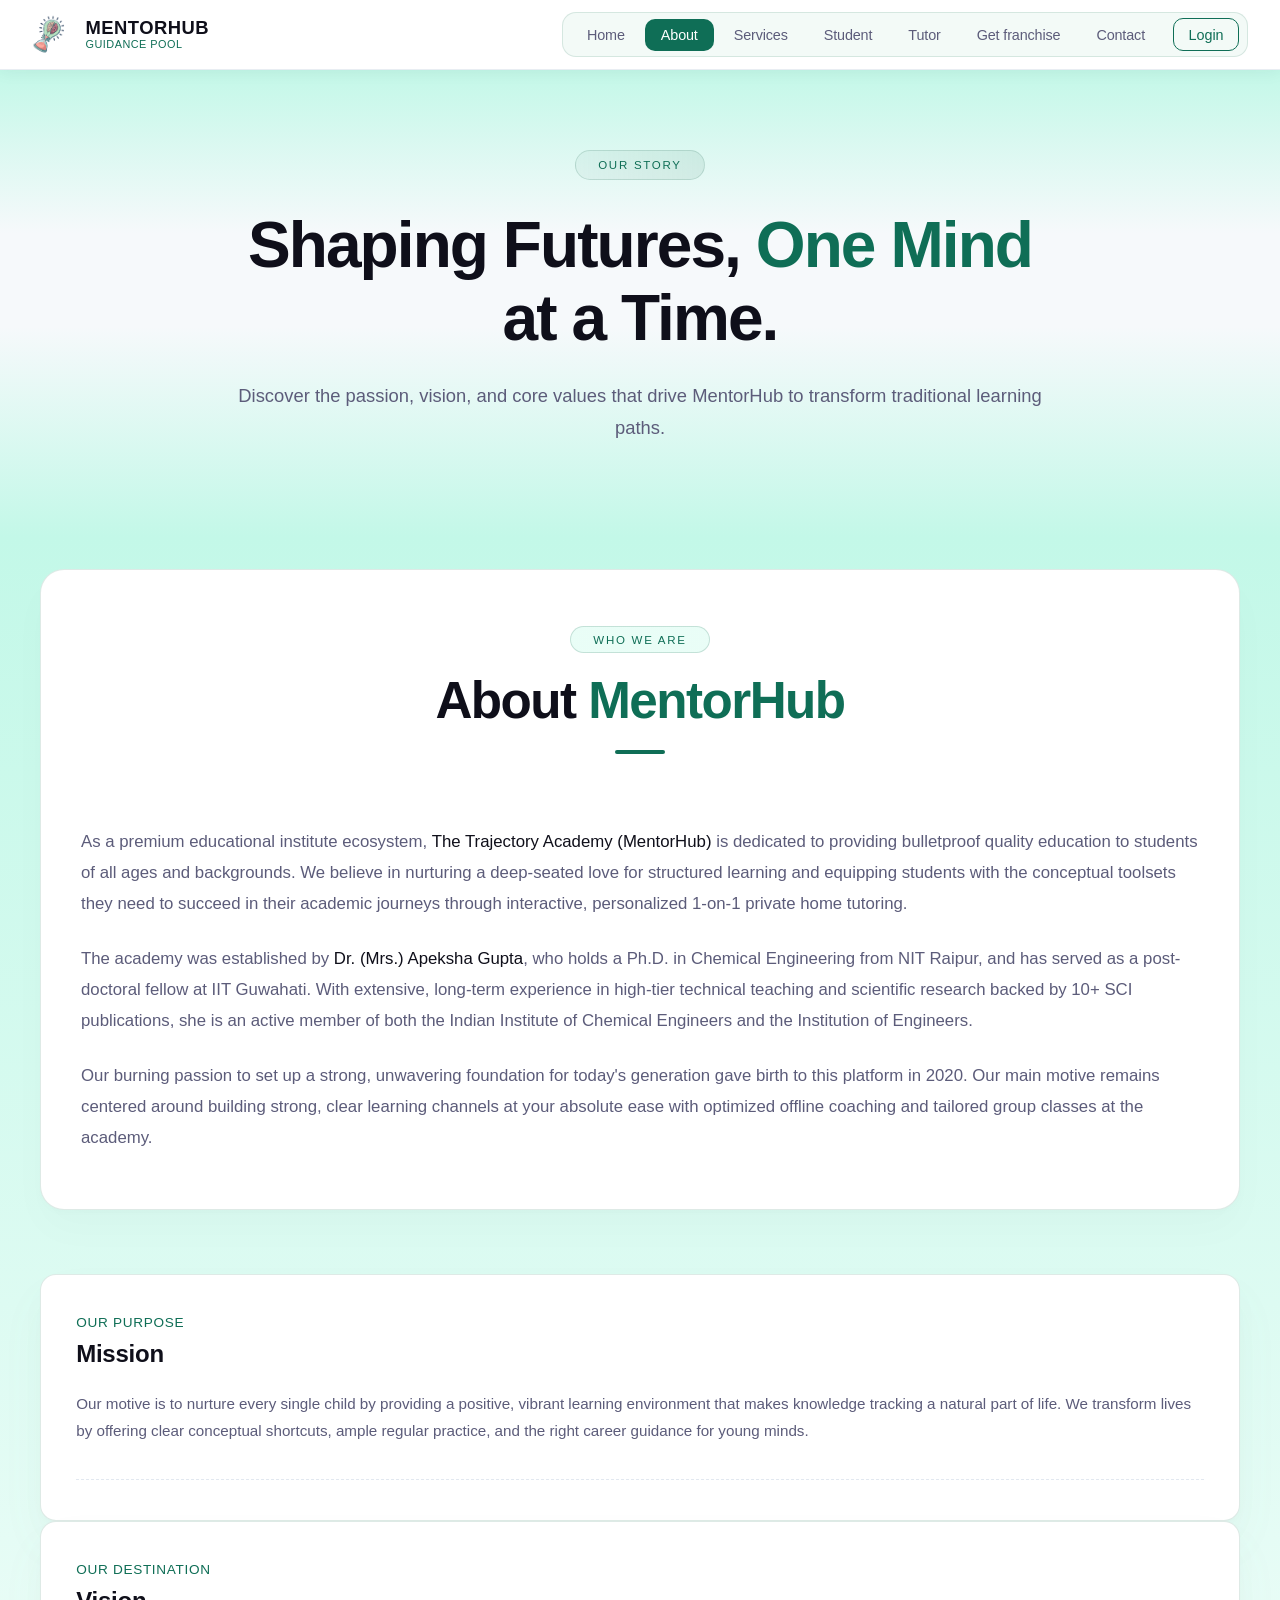
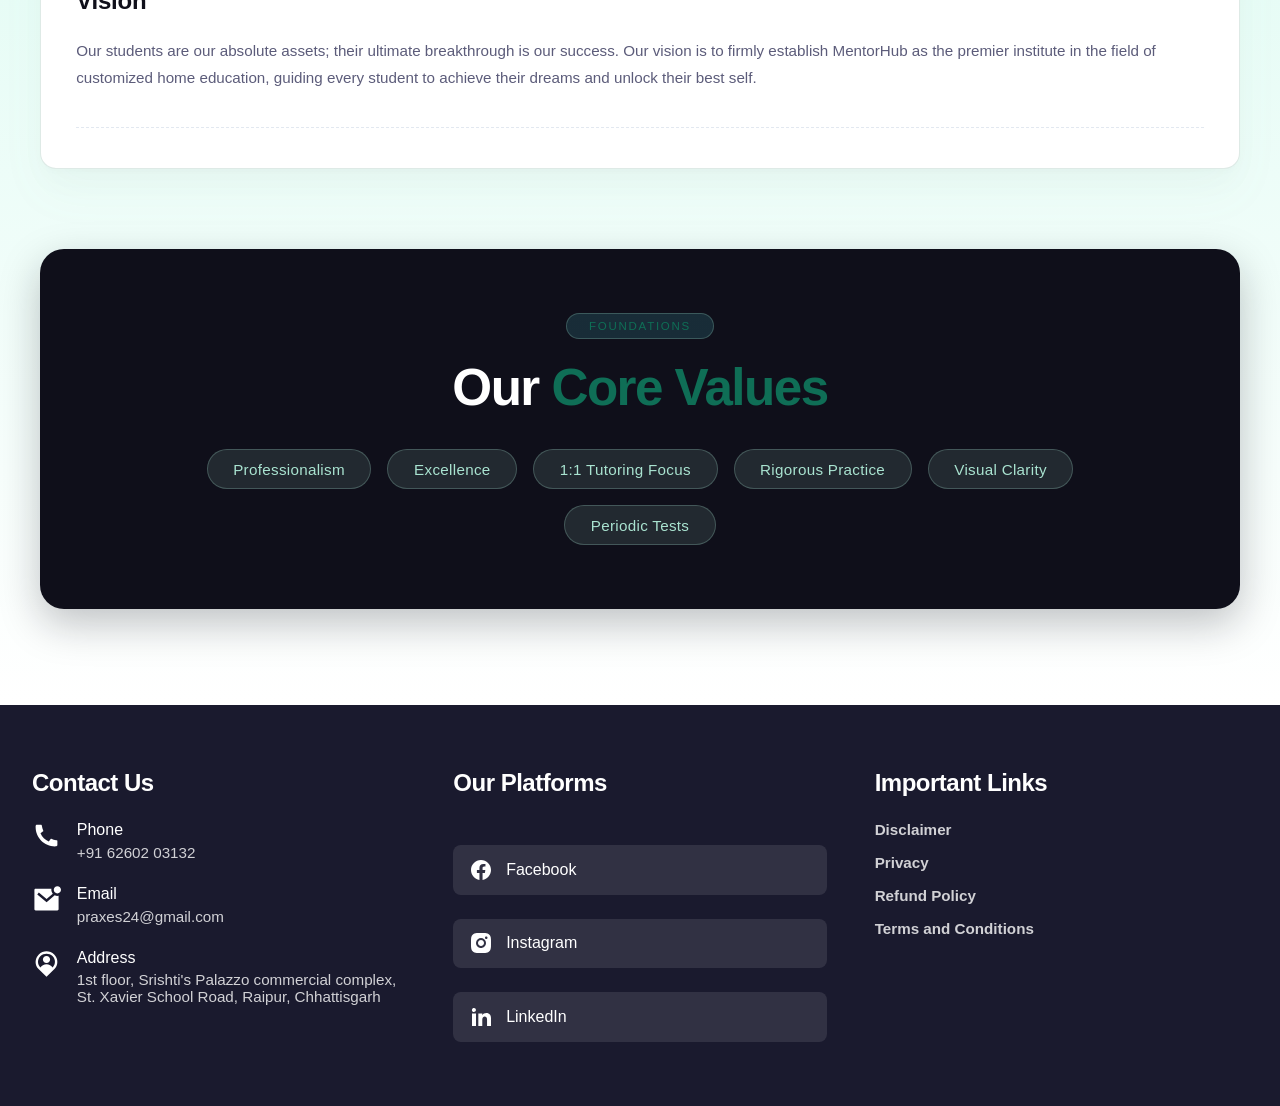
==== about.html @ f90fdd18 "Add files via upload" ====
<!DOCTYPE html>
<html lang="en">
<head>
    <meta charset="UTF-8">
    <meta name="viewport" content="width=device-width, initial-scale=1.0">
    <title>About Us — MentorHub</title>
    <link rel="stylesheet" href="navbar.css">
    <link rel="stylesheet" href="style.css">
    <link rel="stylesheet" href="about.css">
    <link rel="stylesheet" href="footer.css">
</head>
<body>

    <header id="header">
        <a href="index.html" id="logo">
            <img src="logo.png" alt="MentorHub Logo">
            <div class="logo-name">
                <h3>MENTORHUB</h3>
                <h5>GUIDANCE POOL</h5>
            </div>
        </a>

        <div class="menu-container">
            <nav id="menu">
                <a href="index.html"><button class="btn">Home</button></a>
                <a href="about.html"><button class="btn active">About</button></a>
                <a href="services.html"><button class="btn">Services</button></a>
                <a href="student_form.html"><button class="btn">Student</button></a>
                <a href="tutor_form.html"><button class="btn">Tutor</button></a>
                <a href="get_franchise.html"><button class="btn">Get franchise</button></a>
                <a href="contact.html"><button class="btn">Contact</button></a>
                <div class="profile-wrapper">
                    <a href="login.html" class="nav-login-btn">Login</a>
                </div>
            </nav>
        </div>

        <div class="menu-open-close" id="mobileMenuBtn" aria-label="Toggle Navigation">
            <img class="mobile-icon-asset menu-icon" src="menu.svg" alt="Open Menu" />
            <img class="mobile-icon-asset close-icon" src="close.svg" alt="Close Menu" />
        </div>

        <div id="mobileMenuDrawer" class="mobile-drawer-wrapper">
            <a href="login.html" class="nav-login-btn">Login</a>
            <div class="menu-divider"></div>
            <a href="index.html" class="mobile-link">Home</a>
            <a href="about.html" class="mobile-link active">About</a>
            <a href="services.html" class="mobile-link">Services</a>
            <a href="student_form.html" class="mobile-link">Student</a>
            <a href="tutor_form.html" class="mobile-link">Tutor</a>
            <a href="get_franchise.html" class="mobile-link">Get franchise</a>
            <a href="contact.html" class="mobile-link">Contact</a>
        </div>
    </header>

    <main id="main">
        
        <section class="about-hero">
            <div class="about-hero__content">
                <div class="hero__badge">Our Story</div>
                <h1 class="hero__title">Shaping Futures, <span>One Mind</span> at a Time.</h1>
                <p class="hero__subtitle">
                    Discover the passion, vision, and core values that drive MentorHub to transform traditional learning paths.
                </p>
            </div>
        </section>

        <section class="about-narrative">
            <div class="about-container">
                
                <div class="narrative-main">
                    <header class="section-header">
                        <div class="section-label">Who We Are</div>
                        <h2 class="section-title">About <span>MentorHub</span></h2>
                        <div class="section-underline"></div>
                    </header>
                    <p class="narrative-p">As a premium educational institute ecosystem, <strong>The Trajectory Academy (MentorHub)</strong> is dedicated to providing bulletproof quality education to students of all ages and backgrounds. We believe in nurturing a deep-seated love for structured learning and equipping students with the conceptual toolsets they need to succeed in their academic journeys through interactive, personalized 1-on-1 private home tutoring.</p>
                    <p class="narrative-p">The academy was established by <strong>Dr. (Mrs.) Apeksha Gupta</strong>, who holds a Ph.D. in Chemical Engineering from NIT Raipur, and has served as a post-doctoral fellow at IIT Guwahati. With extensive, long-term experience in high-tier technical teaching and scientific research backed by 10+ SCI publications, she is an active member of both the Indian Institute of Chemical Engineers and the Institution of Engineers.</p>
                    <p class="narrative-p">Our burning passion to set up a strong, unwavering foundation for today's generation gave birth to this platform in 2020. Our main motive remains centered around building strong, clear learning channels at your absolute ease with optimized offline coaching and tailored group classes at the academy.</p>
                </div>

                <div class="cards about-cards-grid">
                    <div class="card">
                        <div class="courses">
                            <h4>Our Purpose</h4>
                        </div>
                        <h3 class="chapter">Mission</h3>
                        <p class="sub-topic">Our motive is to nurture every single child by providing a positive, vibrant learning environment that makes knowledge tracking a natural part of life. We transform lives by offering clear conceptual shortcuts, ample regular practice, and the right career guidance for young minds.</p>
                    </div>

                    <div class="card">
                        <div class="courses">
                            <h4>Our Destination</h4>
                        </div>
                        <h3 class="chapter">Vision</h3>
                        <p class="sub-topic">Our students are our absolute assets; their ultimate breakthrough is our success. Our vision is to firmly establish MentorHub as the premier institute in the field of customized home education, guiding every student to achieve their dreams and unlock their best self.</p>
                    </div>
                </div>

                <div class="values-ribbon">
                    <div class="section-header" style="margin-bottom: 2rem;">
                        <div class="section-label" style="background-color: #1a1a2e;">Foundations</div>
                        <h2 class="section-title" style="color: #ffffff;">Our <span>Core Values</span></h2>
                    </div>
                    <div class="values-grid">
                        <div class="value-pill">Professionalism</div>
                        <div class="value-pill">Excellence</div>
                        <div class="value-pill">1:1 Tutoring Focus</div>
                        <div class="value-pill">Rigorous Practice</div>
                        <div class="value-pill">Visual Clarity</div>
                        <div class="value-pill">Periodic Tests</div>
                    </div>
                </div>

            </div>
        </section>
    </main>

    <footer id="footer">
        <div class="contact-us">
            <h3>Contact Us</h3>
            <div class="contacts">
                <div class="contact-details">
                    <img src="phone.svg" alt="" />
                    <div class="contact">
                        <h4 class="contact-title">Phone</h4>
                        <h5>+91 62602 03132</h5>
                    </div>
                </div>
                <div class="contact-details">
                    <img src="mail.svg" alt="" />
                    <div class="contact">
                        <h4 class="contact-title">Email</h4>
                        <h5>praxes24@gmail.com</h5>
                    </div>
                </div>
                <div class="contact-details">
                    <img src="map.svg" alt="" />
                    <div class="contact">
                        <h4 class="contact-title">Address</h4>
                        <h5>1st floor, Srishti's Palazzo commercial complex, St. Xavier School Road, Raipur, Chhattisgarh</h5>
                    </div>
                </div>
            </div>
        </div>
        <div class="social-platforms">
            <h3>Our Platforms</h3>
            <div class="platform">
                <img src="Facebook.svg" alt="" />
                <h4>Facebook</h4>
            </div>
            <div class="platform">
                <img src="instagram.svg" alt="" />
                <h4>Instagram</h4>
            </div>
            <div class="platform">
                <img src="LinkedIn.svg" alt="" />
                <h4>LinkedIn</h4>
            </div>
        </div>
        <div class="what-offer">
            <h3>Important Links</h3>
            <div class="offers">
                <a href="disclaimer"><h4>Disclaimer</h4></a>
                <a href="privacy"><h4>Privacy</h4></a>
                <a href="refund_policy"><h4>Refund Policy</h4></a>
                <a href="terms_and_condition"><h4>Terms and Conditions</h4></a>
            </div>
        </div>
    </footer>

    <script src="script.js"></script>
</body>
</html>
---- navbar.css ----
/* =========================================================================
   1. MAIN CORES & LAYOUT STRUCTURES
   ========================================================================= */
#header {
    height: 70px;
    width: 100%;
    position: sticky;
    top: 0;
    z-index: 10000;
    display: flex;
    justify-content: space-between;
    align-items: center;
    background-color: #ffffff;
    border-bottom: 1px solid #e8edf2;
    box-shadow: 0 2px 16px rgba(26, 26, 46, 0.06);
    padding: 0 2rem;
    box-sizing: border-box;
    transition: box-shadow 0.3s ease;
}

#header *, #header *::before, #header *::after {
    box-sizing: border-box;
    font-family: "Nunito", sans-serif;
}

#header #logo {
    height: 100%;
    display: flex;
    align-items: center;
    text-decoration: none;
    gap: 0.75rem;
}

#header #logo img {
    height: 42px;
    width: auto;
    object-fit: contain;
}

#header #logo .logo-name {
    display: flex;
    align-items: flex-start;
    justify-content: center;
    flex-direction: column;
    line-height: 1.1;
}

#header #logo .logo-name h3 {
    font-size: 1.15rem;
    font-weight: 650;
    color: var(--dark-neutral, #0f0f1a);
    letter-spacing: 0.5px;
    margin: 0;
}

#header #logo .logo-name h5 {
    font-size: 0.68rem;
    font-weight: 500;
    color: var(--brand-primary, #0f6e56);
    letter-spacing: 0.5px;
    margin: 0;
}

/* =========================================================================
   2. DESKTOP TEXT-CAPSULE MENU MODULE
   ========================================================================= */
#header .menu-container #menu {
    height: fit-content;
    width: fit-content;
    background-color: var(--brand-light-bg, #f3faf7);
    border: 1.5px solid var(--brand-border-tint, #d4ede5);
    display: flex;
    padding: 0.35rem 0.5rem;
    border-radius: 14px;
    gap: 4px;
    align-items: center;
}

#header #menu a {
    text-decoration: none;
    display: inline-block;
}

#header #menu .btn {
    background: none;
    border: none;
    font-size: 0.9rem;
    font-weight: 500;
    cursor: pointer;
    color: var(--muted-text, #5c5c7a);
    padding: 0.5rem 1rem;
    border-radius: 10px;
    transition: all 0.25s cubic-bezier(0.16, 1, 0.3, 1);
    letter-spacing: -0.01em;
    white-space: nowrap;
}

#header #menu .btn:hover {
    background-color: var(--background, #a9e3d0);
    color: var(--dark-neutral, #0f0f1a);
}

#header #menu .btn.active {
    background-color: var(--brand-primary, #0f6e56);
    color: #ffffff;
}

/* =========================================================================
   3. ACCOUNT WRAPPER & DROPDOWN COMPONENT ENGINES
   ========================================================================= */
.profile-wrapper {
    position: relative;
    display: inline-block;
}

#header #menu .profile-wrapper {
    background: transparent;
    border: none;
    padding: 0;
    margin-left: 0.5rem;
}

#header #menu .nav-login-btn {
    display: inline-flex;
    align-items: center;
    justify-content: center;
    text-decoration: none;
    padding: 0.45rem 0.9rem;
    font-size: 0.9rem;
    font-weight: 500;
    color: var(--brand-primary, #0f6e56); 
    background: transparent;
    border: 1.5px solid var(--brand-primary, #0f6e56); 
    border-radius: 10px; 
    cursor: pointer;
    white-space: nowrap;
    transition: all 0.25s cubic-bezier(0.16, 1, 0.3, 1);
}

#header #menu .nav-login-btn:hover {
    background: var(--brand-primary, #0f6e56);
    color: #ffffff;
}

/* =========================================================================
   4. COMPACT MOBILE VIEW BREAKPOINT OPERATIONS
   ========================================================================= */
#header #mobileMenuBtn {
    display: none;
}

#header .mobile-drawer-wrapper {
    display: none;
}

@media (max-width: 1024px) {
    #header {
        padding: 0 1.5rem;
    }

    #header .menu-container #menu {
        display: none;
    }

    #header #mobileMenuBtn {
        display: flex;
        align-items: center;
        justify-content: center;
        width: 42px;
        height: 42px;
        cursor: pointer;
        z-index: 10002;
        background-color: var(--brand-primary, #0f6e56); 
        border-radius: 50%;
        border: 1.5px solid var(--brand-border-tint, #d4ede5);
        transition: transform 0.3s cubic-bezier(0.16, 1, 0.3, 1), background-color 0.2s ease;
    }

    #header #mobileMenuBtn .mobile-icon-asset {
        width: 20px;
        height: 20px;
        object-fit: contain;
        pointer-events: none;
        filter: brightness(0) invert(1);
        transition: transform 0.25s ease, opacity 0.2s ease;
    }

    #header #mobileMenuBtn .menu-icon { display: block; }
    #header #mobileMenuBtn .close-icon { display: none; }

    #header #mobileMenuBtn.is-open {
        transform: rotate(90deg); 
        background-color: var(--dark-neutral, #0f0f1a);
        border-color: rgba(255, 255, 255, 0.1);
    }

    #header #mobileMenuBtn.is-open .menu-icon { display: none; }
    #header #mobileMenuBtn.is-open .close-icon { display: block; }

    #header .mobile-drawer-wrapper {
        display: flex; 
        flex-direction: column;
        align-items: center;
        gap: 1.2rem;
        position: absolute;
        top: 80px; 
        right: 1.5rem;        
        width: 290px;      
        border-radius: 24px; 
        padding: 2rem 1.5rem;
        z-index: 10001;

        background: var(--glass-background, rgba(169, 227, 208, 0.85));
        backdrop-filter: blur(20px);
        -webkit-backdrop-filter: blur(20px);
        border: 1px solid rgba(255, 255, 255, 0.3);
        box-shadow: 0 20px 40px rgba(15, 15, 26, 0.08);
        
        opacity: 0;
        visibility: hidden;
        transform: translateY(-15px);
        transition: opacity 0.3s cubic-bezier(0.16, 1, 0.3, 1),
                    transform 0.3s cubic-bezier(0.16, 1, 0.3, 1),
                    visibility 0.3s;
    }

    #header .mobile-drawer-wrapper.is-open {
        opacity: 1;
        visibility: visible;
        transform: translateY(0);
    }
    
    #header .mobile-drawer-wrapper .mobile-link {
        font-size: 1.1rem;
        font-weight: 500;
        color: var(--dark-neutral, #0f0f1a);
        text-decoration: none;
        padding: 0.5rem 0;
        text-align: center;
        width: 100%;
        transition: color 0.2s ease, transform 0.2s ease;
    }

    #header .mobile-drawer-wrapper .mobile-link.active,
    #header .mobile-drawer-wrapper .mobile-link:hover {
        color: var(--brand-primary, #0f6e56);
        transform: scale(1.02);
    }

    #header .mobile-drawer-wrapper .nav-login-btn {
        width: 100%;
        text-align: center;
        padding: 0.75rem;
        background-color: var(--dark-neutral, #0f0f1a);
        color: #ffffff;
        text-decoration: none;
        border-radius: 12px;
        font-weight: 500;
        box-shadow: 0 4px 12px rgba(15, 15, 26, 0.1);
    }

    #header .mobile-drawer-wrapper .menu-divider {
        width: 100%;
        height: 1px;
        background-color: rgba(15, 15, 26, 0.08);
        margin: 0.2rem 0;
    }
}
---- style.css ----
/* ==========================================================================
   Isolated Ambient Floating & Luminescence Glow Effect
   ========================================================================== */
.bulb-element img {
    width: 100%;
    height: auto;
    display: block;
    opacity: 1;
    animation: bulbGlowPulse 3.5s cubic-bezier(0.4, 0, 0.2, 1) infinite alternate;
}

@keyframes bulbGlowPulse {
  0% {
    filter: drop-shadow(0 4px 10px rgba(49, 151, 149, 0.15));
  }
  100% {
    filter: drop-shadow(0 12px 25px rgba(51, 241, 140, 0.41));
    transform: translateY(-25px);
  }
}

/* =========================================================================
   1. GLOBAL ARCHITECTURE & DESIGN SYSTEM CONFIGURATION
   ========================================================================= */
@import url('https://fonts.googleapis.com/css2?family=Nunito:wght@400;450;500;550;600;650;700;750;800&display=swap');

:root {
    --brand-primary: #0f6e56;
    --brand-primary-glow: rgba(125, 173, 157, 0.12);
    --brand-light-bg: #f3faf7;
    --brand-border-tint: rgba(125, 173, 157, 0.25);
    
    --glass-background: rgba(169, 227, 208, 0.7);
    --background: #a9e3d0;
    --page-color: #f6f9fb; 
    --scroll-bar-color: #0f6e56;
    --hover-color: #ffffff;
    --dark-neutral: #0f0f1a; 
    --muted-text: #5c5c7a;   
    --font-primary: "Nunito", sans-serif;
}

* {
    margin: 0;
    padding: 0;
    box-sizing: border-box;
    font-family: "Nunito", sans-serif;
}

html, body, main, header, footer, section, div, h1, h2, h3, h4, h5, h6, p, a, span,
button, .btn, input, select, textarea, option {
    font-family: "Nunito", sans-serif;
}

html, body {
    min-height: 100%;
    width: 100%;
    overflow-x: clip;
    background-color: var(--page-color);
}

#main {
    min-height: 100%;
    width: 100%;
    background-color: var(--page-color);
}

/* Custom Webkit Scrollbars */
::-webkit-scrollbar {
    width: 0.6rem;
    background-color: var(--page-color);
}

::-webkit-scrollbar-thumb {
    background-color: var(--scroll-bar-color);
    border-radius: 10px;
}

*::selection {
    color: white;
    background-color: var(--background);
}

.hover:hover {
    color: var(--hover-color);
    transition: color 0.3s cubic-bezier(0.16, 1, 0.3, 1);
}

/* =========================================================================
   2. PAGE 1: LANDING HERO SYSTEM
   ========================================================================= */
#main .page1 {
    min-height: calc(100vh - 10vh);
    width: 100%;
    display: flex;
    align-items: center;
    justify-content: center;
    padding: 4rem 2rem;
    background: linear-gradient(to bottom, #e3f6fc 0%, #f6f9fb 85%, #f6f9fb 100%);
    position: relative;
    overflow: hidden;
}

#main .page1::before {
    content: "";
    position: absolute;
    top: -40%;
    right: -10%;
    width: 650px;
    height: 650px;
    background: radial-gradient(circle, #e0f4fb 20%, rgba(125, 173, 157, 0.25) 90%);
    border-radius: 50%;
    pointer-events: none;
    filter: blur(20px);
}

#main .page1::after {
    content: "";
    position: absolute;
    bottom: -20%;
    left: -5%;
    width: 550px;
    height: 550px;
    background: radial-gradient(circle, #e0f4fb 20%, rgba(125, 173, 157, 0.2) 90%);
    border-radius: 50%;
    pointer-events: none;
    filter: blur(20px);
}

#main .page1 .hero {
    position: relative;
    max-width: 1300px;
    width: 100%;
    display: grid;
    grid-template-columns: 1fr 1fr;
    gap: 5rem;
    align-items: center;
    z-index: 1;
}

.hero__content {
    width: 100%;
    display: flex;
    flex-direction: column;
}

.hero__badge {
    display: inline-flex;
    align-items: center;
    justify-content: center;
    padding: 0.5rem 1.4rem;
    border-radius: 50px;
    background: linear-gradient(90deg, rgba(125,173,157,0.08) 0%, rgba(125,173,157,0.18) 100%);
    color: var(--brand-primary);
    border: 1px solid rgba(125, 173, 157, 0.35);
    font-weight: 450;
    letter-spacing: 0.15em; 
    text-transform: uppercase;
    font-size: 0.72rem;
    margin-bottom: 1.8rem;
    width: fit-content;
}

.hero__title {
    font-size: clamp(2.6rem, 5vw, 4rem);
    line-height: 1.15;
    letter-spacing: -0.03em; 
    margin-bottom: 1.5rem;
    color: var(--dark-neutral);
    font-weight: 650;
}

.hero__title span {
    color: #0f6e56;
}

.hero__subtitle {
    font-size: clamp(1.02rem, 1.5vw, 1.15rem);
    line-height: 1.75;
    color: var(--muted-text);
    margin-bottom: 2.8rem;
    font-weight: 500;
}

.hero__actions {
    display: flex;
    flex-wrap: wrap;
    gap: 1.2rem;
    margin-bottom: 2rem;
}

.cta-btn {
    display: inline-flex;
    align-items: center;
    justify-content: center;
    padding: 1rem 2.2rem;
    border-radius: 50px;
    font-size: 0.98rem;
    font-weight: 450;
    cursor: pointer;
    transition: all 0.4s cubic-bezier(0.16, 1, 0.3, 1);
    text-decoration: none;
}

.cta-btn.primary {
    background: var(--brand-primary);
    color: white;
    box-shadow: 0 8px 24px rgba(125, 173, 157, 0.25);
}

.cta-btn:hover {
    transform: translateY(-4px);
}

.cta-btn.primary:hover {
    box-shadow: 0 16px 32px rgba(125, 173, 157, 0.4);
}

.cta-btn.secondary {
    background: #ffffff;
    color: var(--muted-text);
    border: 1px solid rgba(26, 26, 46, 0.08);
    box-shadow: 0 4px 12px rgba(0,0,0,0.02);
}

.cta-btn.secondary:hover {
    background: var(--background);
    color: var(--dark-neutral);
    border-color: var(--background);
}

.hero__visual {
    width: 100%;
    display: flex;
    align-items: center;
    justify-content: center;
    position: relative;
    z-index: 1;
}

/* =========================================================================
   3. GLOBAL METRICS BAR
   ========================================================================= */
.stats-bar {
    background: var(--dark-neutral);
    padding: 2.5rem 2rem;
    display: flex;
    justify-content: center;
    align-items: center;
    flex-wrap: wrap;
    gap: 2rem 4rem;
    width: 100%;
    box-shadow: inset 0 1px 0 rgba(255,255,255,0.05);
}

.stat-item {
    flex: 1;
    min-width: 160px;
    text-align: center;
    padding: 0.5rem 2rem;
    border-right: 1px solid rgba(255, 255, 255, 0.08);
}

.stat-item:last-child {
    border-right: none;
}

.stat-number {
    display: block;
    font-size: clamp(2rem, 3.5vw, 2.8rem);
    font-weight: 650;
    color: #a9e3d0;
    line-height: 1;
    margin-bottom: 0.5rem;
    letter-spacing: -0.02em;
}

.stat-label {
    display: block;
    font-size: 0.85rem;
    color: rgba(255, 255, 255, 0.55);
    font-weight: 650;
    letter-spacing: 1px;
    text-transform: uppercase;
}

/* =========================================================================
   4. PAGE 2: CORE SECTION HEADERS
   ========================================================================= */
#main .page2 {
    min-height: 100%;
    width: 100%;
    background-color: var(--page-color);
    position: relative;
    padding: 6rem 2rem;
}

.section-header {
    text-align: center;
    margin-bottom: 4.5rem;
}

.section-label {
    display: inline-flex;
    align-items: center;
    background: linear-gradient(90deg, rgba(2, 235, 157, 0.086) 0%, rgba(2, 235, 157, 0.086) 100%);
    color: var(--brand-primary);
    border: 1px solid rgba(125, 173, 157, 0.35);
    padding: 0.4rem 1.4rem;
    border-radius: 50px;
    font-size: 0.72rem;
    font-weight: 450;
    text-transform: uppercase;
    letter-spacing: 0.15em;
    margin-bottom: 1.2rem;
}

.section-title {
    font-size: clamp(2.2rem, 4vw, 3.2rem);
    color: var(--dark-neutral);
    font-weight: 650;
    margin-bottom: 1rem;
    letter-spacing: -0.03em;
    line-height: 1.15;
}

.section-title span {
    color: #0f6e56;
}

.section-subtitle {
    font-size: 1.05rem;
    color: var(--muted-text);
    max-width: 600px;
    margin: 0 auto;
    line-height: 1.7;
    font-weight: 500;
}

.section-underline {
    width: 50px;
    height: 3.5px;
    background: var(--brand-primary);
    border-radius: 50px;
    margin: 1.2rem auto 0;
}

/* =========================================================================
   5. INTERACTIVE TIMELINE WORKFLOW SYSTEM
   ========================================================================= */
.workflow-section {
    padding: 7rem 2rem;
    background: #ffffff;
    width: 100%;
    overflow: hidden;
}

.workflow-timeline-wrapper {
    position: relative;
    display: flex;
    justify-content: space-between;
    align-items: flex-start;
    gap: 2rem;
    max-width: 1300px;
    margin: 6rem auto 2rem auto;
    width: 100%;
}

.timeline-progress-line {
    position: absolute;
    top: 90px;
    left: 6%;
    width: 88%;
    height: 4px;
    background: #f0f4f8;
    z-index: 1;
}

.workflow-step-card {
    position: relative;
    display: flex;
    flex-direction: column;
    align-items: center;
    text-align: center;
    flex: 1;
    z-index: 5;
    padding: 1.5rem 1rem;
    border-radius: 20px;
    transition: all 0.5s cubic-bezier(0.16, 1, 0.3, 1);
}

.step-text-block {
    display: flex;
    flex-direction: column;
    align-items: center;
    width: 100%;
}

.step-badge {
    background: #f8fafc;
    color: #64748b;
    font-family: "Nunito", sans-serif;
    font-weight: 650;
    font-size: 0.8rem;
    padding: 0.25rem 0.75rem;
    border-radius: 20px;
    margin-bottom: 1.2rem;
    border: 1px solid #e2e8f0;
    z-index: 5;
}

.step-image-frame {
    width: 130px;
    height: 130px;
    display: flex;
    align-items: center;
    justify-content: center;
    margin-bottom: 1.5rem;
    border-radius: 24px;
    z-index: 4;
    transition: all 0.5s cubic-bezier(0.16, 1, 0.3, 1);
}

.step-image-frame img {
    width: 100%;
    height: 100%;
    object-fit: contain;
}

.step-title {
    font-size: 1.25rem;
    font-weight: 650;
    color: var(--dark-neutral);
    margin-bottom: 0.6rem;
    letter-spacing: -0.01em;
}

.step-desc {
    font-size: 0.9rem;
    color: var(--muted-text);
    line-height: 1.6;
    padding: 0 0.5rem;
}

.satisfaction-loop-alert {
    width: 100%;
    max-width: 220px;
    background: #fff5f5;
    border: 1px dashed #f56565;
    border-radius: 12px;
    padding: 0.75rem 0.85rem;
    margin-top: 1.2rem;
}

.loop-tag {
    display: inline-block;
    background: #f56565;
    color: #ffffff;
    font-size: 0.65rem;
    font-weight: 650;
    padding: 0.15rem 0.5rem;
    border-radius: 4px;
    text-transform: uppercase;
    margin-bottom: 0.3rem;
    letter-spacing: 0.5px;
}

.satisfaction-loop-alert p {
    font-size: 0.75rem;
    color: #c53030;
    font-weight: 450;
    line-height: 1.35;
}

.workflow-step-card.highlight-loop {
    background-color: #f4fdf9;
    box-shadow: 0 4px 6px rgba(125, 173, 157, 0.02), 0 20px 30px rgba(125, 173, 157, 0.06);
}

.workflow-step-card.highlight-loop .step-badge {
    background: var(--brand-primary);
    color: #ffffff;
    border-color: var(--brand-primary);
}

.workflow-step-card:hover {
    transform: translateY(-8px);
}

.workflow-step-card:hover .step-image-frame {
    transform: scale(1.08);
    filter: drop-shadow(0 15px 25px rgba(125, 173, 157, 0.18));
}

/* =========================================================================
   6. REVIEWS & TESTIMONIALS MESH GRID
   ========================================================================= */
.testimonials-section {
    padding: 7rem 2rem;
    background: var(--page-color);
}

.testimonials-grid {
    display: grid;
    grid-template-columns: repeat(auto-fit, minmax(300px, 1fr));
    gap: 2rem;
    max-width: 1300px;
    margin: 0 auto;
}

.testimonial-card {
    background: #ffffff;
    border: 1px solid rgba(125,173,157,0.18);
    border-radius: 20px;
    padding: 2.5rem 2.2rem;
    transition: all 0.5s cubic-bezier(0.16, 1, 0.3, 1);
    display: flex;
    flex-direction: column;
    box-shadow: 0 4px 6px rgba(0,0,0,0.01);
}

.testimonial-card:hover {
    transform: translateY(-6px);
    box-shadow: 0 25px 45px rgba(125, 173, 157, 0.12);
    border-color: var(--brand-primary);
}

.stars {
    color: #f59e0b;
    font-size: 0.95rem;
    letter-spacing: 4px;
    margin-bottom: 1.2rem;
}

.testimonial-text {
    font-size: 0.96rem;
    color: var(--muted-text);
    line-height: 1.8;
    font-style: italic;
    flex-grow: 1;
    margin-bottom: 1.8rem;
    position: relative;
    padding-top: 0.5rem;
}

.testimonial-text::before {
    content: '"';
    position: absolute;
    top: -0.9rem;
    left: -0.4rem;
    font-size: 3.8rem;
    color: #c9ebd2;
    font-style: normal;
    font-weight: 650;
    line-height: 1;
    opacity: 0.7;
}

.testimonial-author {
    display: flex;
    align-items: center;
    gap: 1rem;
    padding-top: 1.4rem;
    border-top: 1px solid #f0f4f6;
}

.author-avatar {
    width: 44px;
    height: 44px;
    border-radius: 50%;
    background: var(--brand-light-bg);
    color: var(--brand-primary);
    font-weight: 450;
    display: flex;
    align-items: center;
    justify-content: center;
    border: 1px solid rgba(125,173,157,0.3);
}

.author-name {
    font-size: 0.98rem;
    font-weight: 450;
    color: var(--dark-neutral);
}

.author-class {
    font-size: 0.82rem;
    color: var(--muted-text);
    margin-top: 0.1rem;
}

/* =========================================================================
   7. NAVIGATION UTILITIES (SCROLL TO TOP UPGRADES)
   ========================================================================= */
.auth-hidden {
  display: none;
}

/* Updated to target the functional ID from your script.js template */
#scrollTopBtn {
  position: fixed;
  bottom: 2rem;
  right: 2rem;
  width: 45px;
  height: 45px;
  background-color: var(--brand-primary);
  color: #ffffff;
  border: 2px solid var(--brand-primary);
  border-radius: 50%;
  font-size: 1.2rem;
  cursor: pointer;
  display: flex;
  align-items: center;
  justify-content: center;
  z-index: 9999;
  box-shadow: 0 4px 12px rgba(125, 173, 157, 0.3);
  opacity: 0;
  visibility: hidden;
  transition: opacity 0.3s cubic-bezier(0.16, 1, 0.3, 1), 
              visibility 0.3s cubic-bezier(0.16, 1, 0.3, 1), 
              transform 0.3s cubic-bezier(0.16, 1, 0.3, 1), 
              box-shadow 0.3s ease;
}

#scrollTopBtn:hover {
  transform: scale(1.1) translateY(-2px);
  box-shadow: 0 8px 20px rgba(125, 173, 157, 0.45);
}

#scrollTopBtn.is-visible {
  opacity: 1;
  visibility: visible;
}

/* =========================================================================
   8. MOBILE NAVBAR NAVIGATION SYSTEM (GLASSMORPHISM OVERLAY)
   ========================================================================= */
#mobileMenuBtn {
    display: none;
}

.mobile-drawer-wrapper {
    display: none;
}

@media (max-width: 1024px) {
    #header #logo .logo-name {
        margin-left: 0.5rem;
    }

    #menu {
        display: none;
    }

    #mobileMenuBtn {
        display: flex;
        align-items: center;
        justify-content: center;
        position: absolute;
        top: 50%;
        right: 1.5rem;
        transform: translateY(-50%);
        width: 42px;
        height: 42px;
        z-index: 10002;
        background-color: var(--brand-primary);
        border-radius: 50%;
        border: 1.5px solid #d4ede5;
        transition: transform 0.25s cubic-bezier(0.16, 1, 0.3, 1), background-color 0.2s ease;
    }

    .mobile-icon-asset {
        width: 22px;
        height: 22px;
        object-fit: contain;
        pointer-events: none;
        filter: brightness(0) invert(1);
    }

    #mobileMenuBtn .menu-icon { display: block; }
    #mobileMenuBtn .close-icon { display: none; }

    #mobileMenuBtn.is-open {
        background-color: var(--brand-primary);
        transform: translateY(-50%) rotate(90deg);
    }

    #mobileMenuBtn.is-open .menu-icon { display: none; }
    #mobileMenuBtn.is-open .close-icon { display: block; }

    .mobile-drawer-wrapper {
        display: flex;
        right: 1rem;
        left: auto;
        flex-direction: column;
        align-items: center;
        gap: 1.2rem;
        position: absolute;
        top: 100%;
        width: 290px;
        border-radius: 20px;
        padding: 2.5rem 1.5rem;
        z-index: 10001;
        box-sizing: border-box;
        background: var(--glass-background, rgba(169, 227, 208, 0.75));
        backdrop-filter: blur(16px);
        -webkit-backdrop-filter: blur(16px);
        border: 1px solid rgba(255, 255, 255, 0.25);
        box-shadow: 0 15px 30px rgba(26, 26, 46, 0.06);
        opacity: 0;
        visibility: hidden;
        transform: translateY(-20px);
        transition: opacity 0.35s cubic-bezier(0.16, 1, 0.3, 1), transform 0.35s cubic-bezier(0.16, 1, 0.3, 1), visibility 0.35s;
    }

    .mobile-drawer-wrapper.is-open {
        opacity: 1;
        visibility: visible;
        transform: translateY(0);
    }

    /* ---- MOBILE DRAWER LOGIN BUTTON ---- */
    #mobileMenuDrawer .nav-login-btn {
        display: flex;
        align-items: center;
        justify-content: center;
        text-decoration: none;
        width: 100%;
        padding: 0.75rem 1.5rem;
        font-family: "Nunito", sans-serif;
        font-size: 1rem;
        font-weight: 450;
        color: #ffffff;
        background-color: var(--dark-neutral);
        border: none;
        border-radius: 12px;
        box-shadow: 0 4px 12px #04fc8426;
        transition: all 0.3s cubic-bezier(0.16, 1, 0.3, 1);
    }

    #mobileMenuDrawer .nav-login-btn:hover {
        background-color: var(--brand-primary, #0f6e56);
        transform: translateY(-2px);
        box-shadow: 0 6px 16px rgba(125, 173, 157, 0.3);
    }

    /* ---- MOBILE DRAWER DIVIDER LINE ---- */
    #mobileMenuDrawer .menu-divider {
        width: 100%;
        height: 1px;
        background-color: rgba(255, 255, 255, 0.35);
        margin: 0.5rem 0 0.7rem 0;
        border: none;
        display: block;
    }

    /* ---- BASE MOBILE LINK CONFIGURATION ---- */
    .mobile-link {
        font-family: "Nunito", sans-serif;
        font-size: 1.1rem;
        font-weight: 450;
        color: var(--dark-neutral, #1a1a2e);
        text-decoration: none;
        padding: 0.6rem 1.5rem;
        text-align: center;
        width: 100%;
        display: block;
        box-sizing: border-box;
        transition: color 0.25s ease, background-color 0.25s ease, transform 0.25s ease;
    }

    /* ---- PREMIUM ACTIVE PEEKING TAB BLOCK ---- */
    .mobile-link.active {
        color: #ffffff;
        border-radius: 7px; 
        background-color: var(--brand-primary, #1a1a2e); 
        box-shadow: -2px 4px 12px rgba(26, 26, 46, 0.12);
        transform: translateX(-2px); 
    }

    .mobile-link:hover:not(.active) {
        color: #ffffff;
        transform: scale(1.04);
    }

    .mobile-profile-header {
        display: flex;
        align-items: center;
        justify-content: center;
        gap: 0.75rem;
        padding-bottom: 0.5rem;
        width: 100%;
    }
}

/* =========================================================================
   9. DEVICE RE-LAYOUT RIGID RESPONSIVE BREAKPOINTS
   ========================================================================= */
@media (max-width: 1024px) {
    .workflow-timeline-wrapper {
        flex-direction: column;
        align-items: flex-start;
        gap: 4rem;
        padding: 0 1rem;
        margin-top: 4rem;
    }

    .timeline-progress-line {
        top: 0;
        left: 52px;
        width: 4px;
        height: 94%;
    }

    .workflow-step-card {
        flex-direction: row;
        text-align: left;
        align-items: center;
        gap: 2rem;
        width: 100%;
        padding: 1.2rem 1rem;
    }

    .step-text-block {
        align-items: flex-start;
        flex: 1;
    }

    .workflow-step-card:hover {
        transform: translateX(6px);
    }

    .step-badge {
        position: absolute;
        top: -12px;
        left: 38px;
    }

    .step-image-frame {
        margin-bottom: 0;
        flex-shrink: 0;
        width: 90px;
        height: 90px;
    }

    .step-desc {
        font-size: 75%;
        padding: 0;
    }

    .satisfaction-loop-alert {
        margin-top: 1rem;
        font-size: 60%;
        max-width: 100%;
    }
}

@media (max-width: 900px) {
    #main .page1 {
        padding: 3rem 1.5rem;
    }

    #main .page1 .hero {
        grid-template-columns: 1fr;
        gap: 2.5rem;
    }

    .hero__visual {
        display: none;
    }

    .stats-bar {
        flex-direction: column;
        gap: 2.5rem;
        padding: 3rem 1.5rem;
    }

    .stat-item {
        width: 100%;
        border-right: none;
        border-bottom: 1px solid rgba(255, 255, 255, 0.1);
        padding-bottom: 1.5rem;
    }

    .stat-item:last-child {
        border-bottom: none;
        padding-bottom: 0;
    }
}

@media (max-width: 600px) {
    #main .page1 {
        padding: 2.5rem 1rem 2rem;
    }

    .hero__actions {
        flex-direction: column;
        gap: 0.8rem;
    }

    .cta-btn {
        width: 100%;
    }

    .testimonials-section {
        padding: 4rem 1rem;
    }

    .testimonials-grid {
        gap: 1.2rem;
    }
}

/* =========================================================================
   10. PAGE2, SERVICE AND GRADIANTS
   ========================================================================= */

.page2 .cards {
    width: 100%;
    max-width: 1300px;
    margin: 3rem auto;
    display: grid;
    grid-template-columns: repeat(auto-fit, minmax(340px, 1fr));
    gap: 2.5rem;
    padding: 0 1rem;
}

.card {
    background: #ffffff;
    border: 1px solid var(--brand-border-tint); 
    border-radius: 16px;
    overflow: hidden;
    display: flex;
    flex-direction: column;
    padding: 2.5rem 2.2rem;
    position: relative;
    box-shadow: 
        0 4px 6px rgba(26, 26, 46, 0.01),
        0 15px 30px rgba(26, 26, 46, 0.02),
        0 25px 50px rgba(125, 173, 157, 0.04);
    transition: transform 0.5s cubic-bezier(0.16, 1, 0.3, 1), 
                box-shadow 0.5s cubic-bezier(0.16, 1, 0.3, 1), 
                border-color 0.3s ease;
}

.card:hover {
    transform: translateY(-8px) scale(1.01);
    border-color: var(--brand-primary);
    box-shadow: 
        0 4px 10px rgba(125, 173, 157, 0.04),
        0 22px 40px rgba(26, 26, 46, 0.04),
        0 40px 70px rgba(125, 173, 157, 0.09);
}

.card .courses {
    background: none;
    box-shadow: none;
    border-radius: 0;
    padding: 0;
    margin-bottom: 0.6rem;
    display: block;
}

.card .courses h4 {
    font-size: 0.85rem;
    color: var(--brand-primary);
    font-weight: 450;
    text-transform: uppercase;
    letter-spacing: 0.05em;
}

.card .chapter {
    font-size: 1.5rem;
    color: var(--dark-neutral);
    font-weight: 650;
    padding: 0;
    margin: 0 0 1.4rem 0;
    line-height: 1.2;
    letter-spacing: -0.01em;
    text-align: left;
}

.card .sub-topic {
    font-size: 0.95rem;
    color: var(--muted-text);
    line-height: 1.75;
    padding: 0 0 2.2rem 0;
    margin: 0;
    flex-grow: 1;
    font-weight: 500;
    text-align: left;
    border-bottom: 1px dashed #e2e8f0;
}

.card .sub-topic strong {
    color: var(--dark-neutral);
    font-weight: 450;
}

.card .join-btn {
    display: flex;
    align-items: center;
    justify-content: center;
    text-decoration: none;
    width: 100%;
    max-width: 100%;
    margin: 1.8rem 0 0 0;
    padding: 0.9rem 1.6rem;
    font-size: 0.94rem;
    background-color: var(--brand-light-bg);
    color: var(--brand-primary);
    border: 1.5px solid rgba(125, 173, 157, 0.3);
    border-radius: 12px;
    font-weight: 450;
    cursor: pointer;
    transition: all 0.3s cubic-bezier(0.16, 1, 0.3, 1);
    box-shadow: none;
}

.card .join-btn:hover {
    transform: none;
    background-color: var(--brand-primary);
    color: #ffffff;
    border-color: var(--brand-primary);
    box-shadow: 0 6px 18px rgba(125, 173, 157, 0.25);
}

@media (max-width: 600px) {
    #main .page2 {
        padding: 4rem 1rem;
    }

    .page2 .cards {
        grid-template-columns: 1fr;
        gap: 1.5rem;
    }

    .card {
        padding: 2rem 1.5rem;
    }

    .card .chapter {
        font-size: 1.4rem;
        padding: 0;
    }
}
---- about.css ----
.about-hero {
    min-height: 40vh;
    width: 100%;
    display: flex;
    align-items: center;
    justify-content: center;
    padding: 5rem 2rem 3rem;
    background: linear-gradient(to bottom, #c3f8e8 0%, #f6f9fb 35%, #f6f9fb 55%, #c3f8e8 100%);
    text-align: center;
    position: relative;
}

.about-hero__content {
    max-width: 850px;
    width: 100%;
    display: flex;
    flex-direction: column;
    align-items: center;
}

.about-hero__content .hero__title span {
    color: var(--brand-primary);
}

.about-narrative {
    background-color: var(--page-color);
    padding: 2rem 2rem 6rem;
    width: 100%;
    background: linear-gradient(to bottom, #c3f8e8 0%, #ffffff 100%);
}

.about-container {
    max-width: 1200px;
    margin: 0 auto;
    width: 100%;
}

.narrative-main {
    background: #ffffff;
    border: 1px solid var(--brand-border-tint);
    border-radius: 24px;
    padding: 3.5rem 2.5rem;
    margin-bottom: 4rem;
    box-shadow: 0 4px 6px rgba(26, 26, 46, 0.01), 0 20px 40px rgba(26, 26, 46, 0.02);
}

.narrative-p {
    font-size: 1.05rem;
    color: var(--muted-text);
    line-height: 1.85;
    font-weight: 500;
    margin-bottom: 1.5rem;
}

.narrative-p:last-child {
    margin-bottom: 0;
}

.narrative-p strong {
    color: var(--dark-neutral);
    font-weight: 450;
}

.about-cards-grid {
    margin-bottom: 5rem !important;
}

.values-ribbon {
    background: var(--dark-neutral);
    border-radius: 24px;
    padding: 4rem 2rem;
    text-align: center;
    box-shadow: 0 15px 40px rgba(15, 15, 26, 0.25);
}

.values-grid {
    display: flex;
    justify-content: center;
    align-items: center;
    flex-wrap: wrap;
    gap: 1rem;
    max-width: 900px;
    margin: 0 auto;
}

.value-pill {
    background: rgba(169, 227, 208, 0.12);
    border: 1.5px solid rgba(169, 227, 208, 0.25);
    color: #a9e3d0;
    font-weight: 450;
    font-size: 0.95rem;
    padding: 0.65rem 1.6rem;
    border-radius: 50px;
    letter-spacing: 0.3px;
    transition: all 0.3s cubic-bezier(0.16, 1, 0.3, 1);
}

.value-pill:hover {
    background: var(--brand-primary);
    color: #ffffff;
    border-color: var(--brand-primary);
    transform: translateY(-3px);
    box-shadow: 0 6px 16px rgba(125, 173, 157, 0.25);
}

@media (max-width: 768px) {
    .narrative-main {
        padding: 2.2rem 1.5rem;
    }

    .values-ribbon {
        padding: 3rem 1.2rem;
    }

    .value-pill {
        width: 100%;
        text-align: center;
    }
}
---- footer.css ----
#footer {
    width: 100%;
    background: #1a1a2e;
    display: grid;
    grid-template-columns: repeat(auto-fit, minmax(280px, 1fr));
    gap: 3rem;
    padding: 4rem 2rem;
    color: white;
}

/* ---- Component Elements ---- */
#footer h3 {
    font-size: 1.5rem;
    font-weight: 650;
    margin-bottom: 1.5rem;
    color: white;
    letter-spacing: -0.5px;
}

/* ---- Section Column 1: Contacts & Details ---- */
#footer .contact-us {
    display: flex;
    flex-direction: column;
}

#footer .contact-us .contacts {
    display: flex;
    flex-direction: column;
    gap: 1.5rem;
}

#footer .contact-us .contact-details {
    display: flex;
    align-items: flex-start;
    gap: 1rem;
}

#footer .contact-us .contact-details img {
    height: 1.8rem;
    width: 1.8rem;
    flex-shrink: 0;
    filter: brightness(0) invert(1);
}

#footer .contact-us .contact {
    display: flex;
    flex-direction: column;
    gap: 0.3rem;
}

#footer .contact-us .contact-title {
    font-weight: 500;
    color: white;
    font-size: 1rem;
    margin: 0;
}

#footer .contact-us .contact h5 {
    color: rgba(255, 255, 255, 0.8);
    font-size: 0.95rem;
    font-weight: 350;
    margin: 0;
}

#footer .contact-us .contact h5 a {
    color: white;
    text-decoration: none;
}

/* ---- Section Column 2: Offerings & Quick Links ---- */
#footer .what-offer {
    display: flex;
    flex-direction: column;
}

#footer .what-offer .offers {
    display: flex;
    flex-direction: column;
    gap: 1rem;
}

#footer .what-offer .offers a {
    text-decoration: none;
    color: rgba(255, 255, 255, 0.8);
    font-weight: 350;
    transition: all 0.3s ease;
    font-size: 0.95rem;
}

#footer .what-offer .offers a:hover {
    color: white;
    margin-left: 5px;
}

#footer .what-offer .offers a h4 {
    margin: 0;
    font-size: 0.95rem;
}

/* ---- Section Column 3: Platform & Social Channels ---- */
#footer .social-platforms {
    display: flex;
    flex-direction: column;
    gap: 1.5rem;
}

#footer .social-platforms .platform {
    display: flex;
    align-items: center;
    gap: 0.8rem;
    padding: 0.8rem 1rem;
    background: rgba(255, 255, 255, 0.1);
    border-radius: 8px;
    transition: all 0.3s ease;
    cursor: pointer;
}

#footer .social-platforms .platform:hover {
    background: rgba(255, 255, 255, 0.2);
    transform: translateX(5px);
}

#footer .social-platforms .platform img {
    height: 1.5rem;
    width: 1.5rem;
    flex-shrink: 0;
    filter: brightness(0) invert(1);
}

#footer .social-platforms .platform h4 {
    font-size: 1rem;
    font-weight: 300;
    color: white;
    margin: 0;
}

/* =========================================================================
   MEDIA QUERY RESPONSIVENESS ARCHITECTURE
   ========================================================================= */
@media (max-width: 630px) {
    #footer {
        grid-template-columns: 1fr;
        gap: 2rem;
        padding: 2.5rem 1.5rem;
    }
    
    #footer .social-platforms .platform {
        justify-content: flex-start;
    }
    
    #footer .contact-us .contacts {
        gap: 1.2rem;
    }
    
    #footer h3 {
        font-size: 1.3rem;
        margin-bottom: 1rem;
    }
}

@media (max-width: 400px) {
    #footer {
        padding: 2rem 1rem;
        gap: 1.5rem;
    }
    
    #footer h3 {
        font-size: 1.1rem;
    }
    
    #footer .what-offer .offers a {
        font-size: 0.9rem;
    }
}
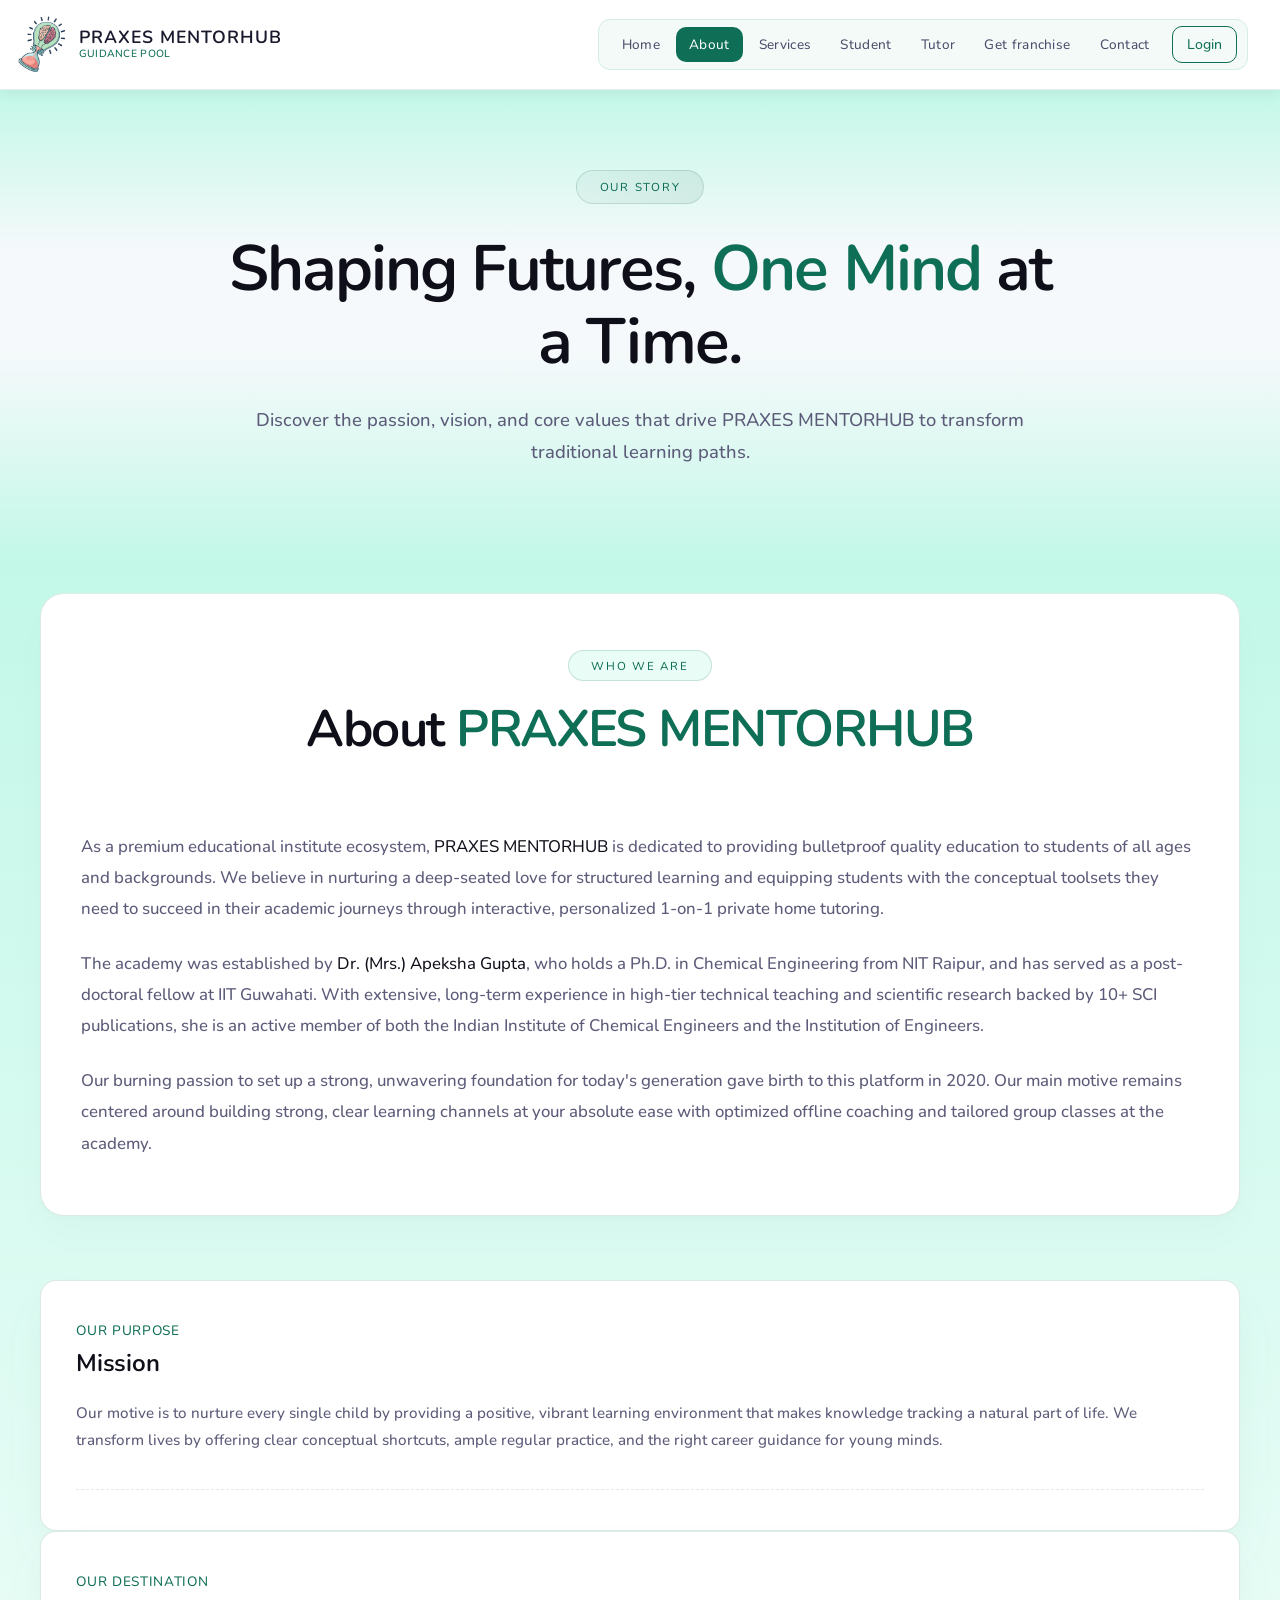
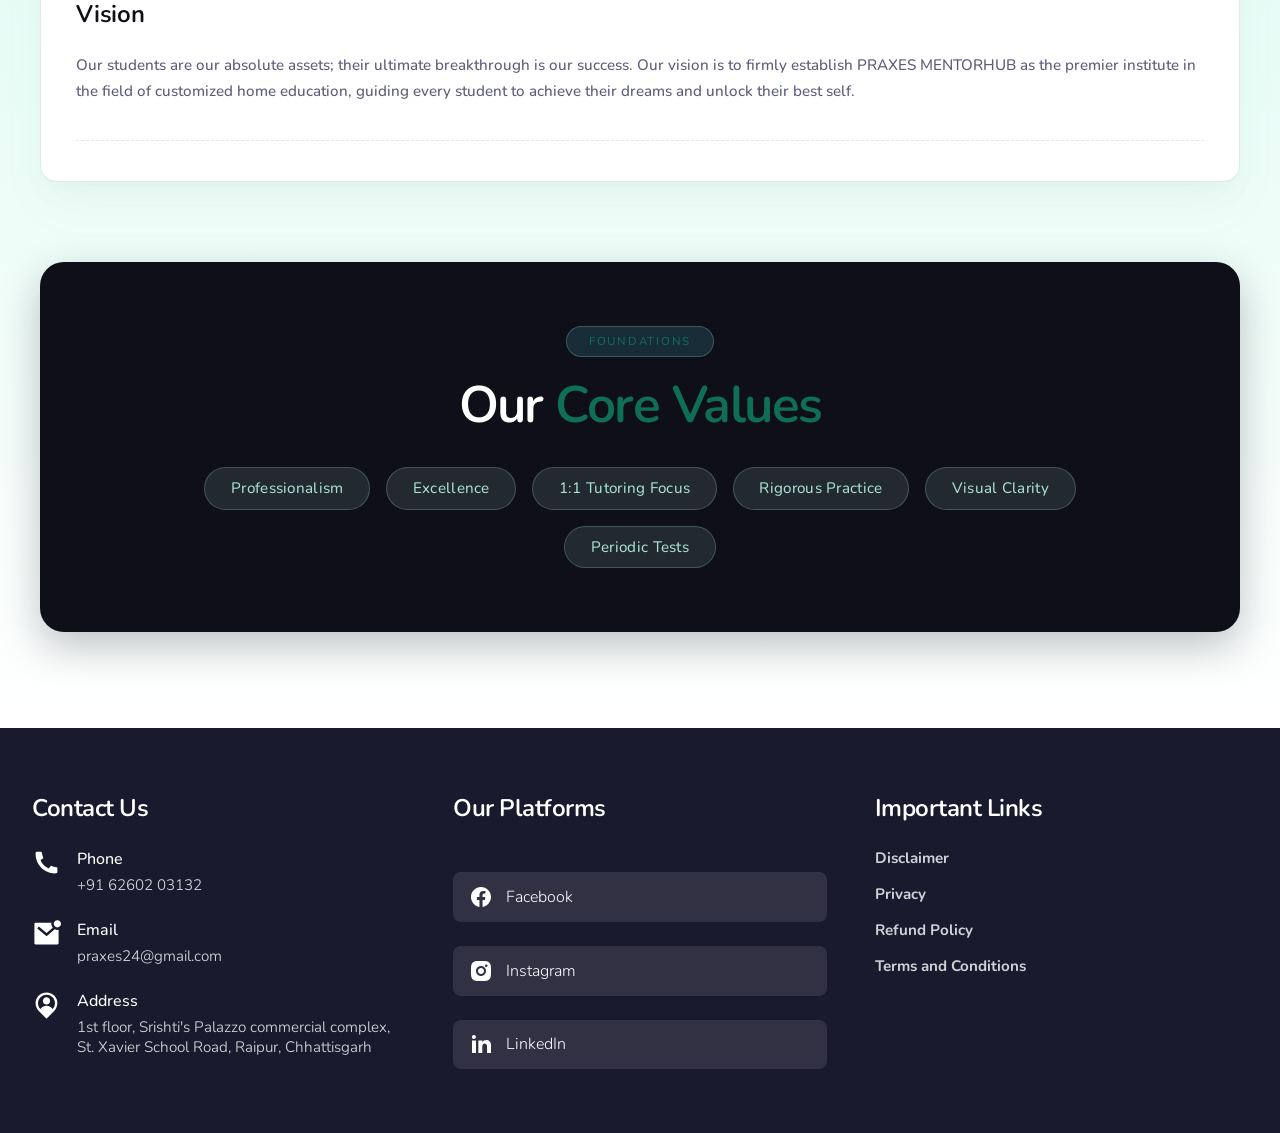
==== commit 1dc07611: "changed the name to Praxes mentor hub" ====
--- a/about.html
+++ b/about.html
@@ -3,7 +3,7 @@
 <head>
     <meta charset="UTF-8">
     <meta name="viewport" content="width=device-width, initial-scale=1.0">
-    <title>About Us — MentorHub</title>
+    <title>About Us — PRAXES MENTORHUB</title>
     <link rel="stylesheet" href="navbar.css">
     <link rel="stylesheet" href="style.css">
     <link rel="stylesheet" href="about.css">
@@ -13,9 +13,9 @@
 
     <header id="header">
         <a href="index.html" id="logo">
-            <img src="logo.png" alt="MentorHub Logo">
+            <img src="logo.png" alt="PRAXES MENTORHUB Logo">
             <div class="logo-name">
-                <h3>MENTORHUB</h3>
+                <h3>PRAXES MENTORHUB</h3>
                 <h5>GUIDANCE POOL</h5>
             </div>
         </a>
@@ -60,7 +60,7 @@
                 <div class="hero__badge">Our Story</div>
                 <h1 class="hero__title">Shaping Futures, <span>One Mind</span> at a Time.</h1>
                 <p class="hero__subtitle">
-                    Discover the passion, vision, and core values that drive MentorHub to transform traditional learning paths.
+                    Discover the passion, vision, and core values that drive PRAXES MENTORHUB to transform traditional learning paths.
                 </p>
             </div>
         </section>
@@ -71,10 +71,10 @@
                 <div class="narrative-main">
                     <header class="section-header">
                         <div class="section-label">Who We Are</div>
-                        <h2 class="section-title">About <span>MentorHub</span></h2>
+                        <h2 class="section-title">About <span>PRAXES MENTORHUB</span></h2>
                         <div class="section-underline"></div>
                     </header>
-                    <p class="narrative-p">As a premium educational institute ecosystem, <strong>The Trajectory Academy (MentorHub)</strong> is dedicated to providing bulletproof quality education to students of all ages and backgrounds. We believe in nurturing a deep-seated love for structured learning and equipping students with the conceptual toolsets they need to succeed in their academic journeys through interactive, personalized 1-on-1 private home tutoring.</p>
+                    <p class="narrative-p">As a premium educational institute ecosystem, <strong>PRAXES MENTORHUB</strong> is dedicated to providing bulletproof quality education to students of all ages and backgrounds. We believe in nurturing a deep-seated love for structured learning and equipping students with the conceptual toolsets they need to succeed in their academic journeys through interactive, personalized 1-on-1 private home tutoring.</p>
                     <p class="narrative-p">The academy was established by <strong>Dr. (Mrs.) Apeksha Gupta</strong>, who holds a Ph.D. in Chemical Engineering from NIT Raipur, and has served as a post-doctoral fellow at IIT Guwahati. With extensive, long-term experience in high-tier technical teaching and scientific research backed by 10+ SCI publications, she is an active member of both the Indian Institute of Chemical Engineers and the Institution of Engineers.</p>
                     <p class="narrative-p">Our burning passion to set up a strong, unwavering foundation for today's generation gave birth to this platform in 2020. Our main motive remains centered around building strong, clear learning channels at your absolute ease with optimized offline coaching and tailored group classes at the academy.</p>
                 </div>
@@ -93,7 +93,7 @@
                             <h4>Our Destination</h4>
                         </div>
                         <h3 class="chapter">Vision</h3>
-                        <p class="sub-topic">Our students are our absolute assets; their ultimate breakthrough is our success. Our vision is to firmly establish MentorHub as the premier institute in the field of customized home education, guiding every student to achieve their dreams and unlock their best self.</p>
+                        <p class="sub-topic">Our students are our absolute assets; their ultimate breakthrough is our success. Our vision is to firmly establish PRAXES MENTORHUB as the premier institute in the field of customized home education, guiding every student to achieve their dreams and unlock their best self.</p>
                     </div>
                 </div>
 
@@ -171,4 +171,4 @@
 
     <script src="script.js"></script>
 </body>
-</html>+</html>
--- a/navbar.css
+++ b/navbar.css
@@ -1,9 +1,19 @@
 /* =========================================================================
    1. MAIN CORES & LAYOUT STRUCTURES
    ========================================================================= */
+@import url('https://fonts.googleapis.com/css2?family=Nunito:wght@400;450;500;550;600;650;700;750;800&display=swap');
+
+html, body, main, header, footer, section, div, h1, h2, h3, h4, h5, h6, p, a, span,
+button, .btn, input, select, textarea, option {
+    font-family: "Nunito", sans-serif;
+
+/* =========================================================================
+   1. MAIN CORES & LAYOUT STRUCTURES
+   ========================================================================= */
 #header {
-    height: 70px;
-    width: 100%;
+    height: 10vh;
+    min-height: 64px;
+    width: 100vw;
     position: sticky;
     top: 0;
     z-index: 10000;
@@ -12,54 +22,54 @@
     align-items: center;
     background-color: #ffffff;
     border-bottom: 1px solid #e8edf2;
-    box-shadow: 0 2px 16px rgba(26, 26, 46, 0.06);
-    padding: 0 2rem;
-    box-sizing: border-box;
+    box-shadow: 0 2px 16px rgba(26, 26, 46, 0.07);
+    padding: 0 2rem 0 0.6rem;
     transition: box-shadow 0.3s ease;
 }
 
-#header *, #header *::before, #header *::after {
-    box-sizing: border-box;
-    font-family: "Nunito", sans-serif;
-}
-
+/* ---- Logo ---- */
 #header #logo {
     height: 100%;
+    min-width:min-content;
     display: flex;
     align-items: center;
+    padding: 0.3rem 0.4rem;
     text-decoration: none;
-    gap: 0.75rem;
+    gap: 0.6rem;
 }
 
 #header #logo img {
-    height: 42px;
+    height: 80%;
     width: auto;
     object-fit: contain;
 }
 
 #header #logo .logo-name {
+    height: 100%;
+    width: auto;
     display: flex;
     align-items: flex-start;
     justify-content: center;
     flex-direction: column;
-    line-height: 1.1;
+    line-height: 1;
+    margin-left: -.6rem;
 }
 
 #header #logo .logo-name h3 {
-    font-size: 1.15rem;
+    font-size: 1.1rem;
     font-weight: 650;
-    color: var(--dark-neutral, #0f0f1a);
-    letter-spacing: 0.5px;
-    margin: 0;
+    color: #1a1a2e;
+    letter-spacing: 1px;
 }
 
 #header #logo .logo-name h5 {
-    font-size: 0.68rem;
+    font-size: 0.65rem;
     font-weight: 500;
-    color: var(--brand-primary, #0f6e56);
-    letter-spacing: 0.5px;
-    margin: 0;
-}
+    color: #0f6e56;
+    letter-spacing: 0.3px;
+    line-height: 1.3;
+}
+
 
 /* =========================================================================
    2. DESKTOP TEXT-CAPSULE MENU MODULE
@@ -67,12 +77,12 @@
 #header .menu-container #menu {
     height: fit-content;
     width: fit-content;
-    background-color: var(--brand-light-bg, #f3faf7);
-    border: 1.5px solid var(--brand-border-tint, #d4ede5);
+    background-color: #f3faf7;
+    border: 1.5px solid #d4ede5;
     display: flex;
-    padding: 0.35rem 0.5rem;
-    border-radius: 14px;
-    gap: 4px;
+    padding: 0.4rem 0.6rem;
+    border-radius: 12px;
+    gap: 2px;
     align-items: center;
 }
 
@@ -81,29 +91,34 @@
     display: inline-block;
 }
 
+#header #menu a .btn,
 #header #menu .btn {
     background: none;
     border: none;
-    font-size: 0.9rem;
-    font-weight: 500;
+    font-size: 0.85rem;
+    font-weight: 450;
     cursor: pointer;
-    color: var(--muted-text, #5c5c7a);
-    padding: 0.5rem 1rem;
+    color: #4a4a6a;
+    padding: 0.5rem 0.85rem;
     border-radius: 10px;
-    transition: all 0.25s cubic-bezier(0.16, 1, 0.3, 1);
-    letter-spacing: -0.01em;
+    transition: all 0.23s ease;
+    letter-spacing: 0.3px;
     white-space: nowrap;
-}
-
+    font-family: "Nunito", sans-serif;
+}
+
+#header #menu a .btn:hover,
 #header #menu .btn:hover {
-    background-color: var(--background, #a9e3d0);
-    color: var(--dark-neutral, #0f0f1a);
-}
-
+    background-color: #a9e3d0;
+    color: #1a1a2e;
+}
+
+#header #menu a .btn.active,
 #header #menu .btn.active {
-    background-color: var(--brand-primary, #0f6e56);
+    background-color: #0f6e56;
     color: #ffffff;
 }
+
 
 /* =========================================================================
    3. ACCOUNT WRAPPER & DROPDOWN COMPONENT ENGINES
@@ -117,7 +132,7 @@
     background: transparent;
     border: none;
     padding: 0;
-    margin-left: 0.5rem;
+    margin-left: 0.4rem;
 }
 
 #header #menu .nav-login-btn {
@@ -125,22 +140,24 @@
     align-items: center;
     justify-content: center;
     text-decoration: none;
-    padding: 0.45rem 0.9rem;
-    font-size: 0.9rem;
-    font-weight: 500;
-    color: var(--brand-primary, #0f6e56); 
+    padding: 0.5rem 0.9rem;
+    font-size: 0.88rem;
+    font-weight: 450;
+    font-family: 'Nunito', sans-serif;
+    color: #0f6e56; 
     background: transparent;
-    border: 1.5px solid var(--brand-primary, #0f6e56); 
+    border: 1.5px solid #0f6e56; 
     border-radius: 10px; 
     cursor: pointer;
     white-space: nowrap;
-    transition: all 0.25s cubic-bezier(0.16, 1, 0.3, 1);
+    transition: all 0.25s ease;
 }
 
 #header #menu .nav-login-btn:hover {
-    background: var(--brand-primary, #0f6e56);
+    background: #0f6e56;
     color: #ffffff;
 }
+
 
 /* =========================================================================
    4. COMPACT MOBILE VIEW BREAKPOINT OPERATIONS
@@ -154,74 +171,90 @@
 }
 
 @media (max-width: 1024px) {
-    #header {
-        padding: 0 1.5rem;
+    #header #logo .logo-name {
+        margin-left: -0.5rem;
+    }
+
+    #header #logo img {
+        margin-right: -0.9rem;
     }
 
     #header .menu-container #menu {
         display: none;
     }
 
+    /* ---- FIXED COLORED CONTAINER BUBBLE ---- */
     #header #mobileMenuBtn {
         display: flex;
         align-items: center;
         justify-content: center;
+        position: absolute;
+        top: 50%;
+        right: 1.5rem;
+        transform: translateY(-50%);
         width: 42px;
         height: 42px;
+        margin: 0;
         cursor: pointer;
         z-index: 10002;
-        background-color: var(--brand-primary, #0f6e56); 
+        background-color: #0f6e56; 
         border-radius: 50%;
-        border: 1.5px solid var(--brand-border-tint, #d4ede5);
-        transition: transform 0.3s cubic-bezier(0.16, 1, 0.3, 1), background-color 0.2s ease;
-    }
-
+        border: 1.5px solid #d4ede5;
+        transition: transform 0.25s cubic-bezier(0.16, 1, 0.3, 1), background-color 0.2s ease;
+    }
+
+    /* ---- HARDWARE DRIVEN SVG INLINE IMAGES ---- */
     #header #mobileMenuBtn .mobile-icon-asset {
-        width: 20px;
-        height: 20px;
+        width: 22px;
+        height: 22px;
         object-fit: contain;
         pointer-events: none;
         filter: brightness(0) invert(1);
         transition: transform 0.25s ease, opacity 0.2s ease;
     }
 
+    /* Rendering Layer Toggle Logic States */
     #header #mobileMenuBtn .menu-icon { display: block; }
     #header #mobileMenuBtn .close-icon { display: none; }
 
+    /* Custom active menu button state toggled with your preferred green palette color */
     #header #mobileMenuBtn.is-open {
-        transform: rotate(90deg); 
-        background-color: var(--dark-neutral, #0f0f1a);
+        background-color: #0f6e56; 
         border-color: rgba(255, 255, 255, 0.1);
+        transform: translateY(-50%) rotate(90deg); 
     }
 
     #header #mobileMenuBtn.is-open .menu-icon { display: none; }
     #header #mobileMenuBtn.is-open .close-icon { display: block; }
 
+    /* ---- FROST GLASSMORPHIC SLIDING PANEL ---- */
     #header .mobile-drawer-wrapper {
         display: flex; 
         flex-direction: column;
         align-items: center;
         gap: 1.2rem;
         position: absolute;
-        top: 80px; 
-        right: 1.5rem;        
+        top: 100%; 
+        right: 1.5rem;       
+        left: auto;        
         width: 290px;      
-        border-radius: 24px; 
-        padding: 2rem 1.5rem;
+        border-radius: 20px; 
+        padding: 2.5rem 1.5rem;
         z-index: 10001;
-
-        background: var(--glass-background, rgba(169, 227, 208, 0.85));
-        backdrop-filter: blur(20px);
-        -webkit-backdrop-filter: blur(20px);
-        border: 1px solid rgba(255, 255, 255, 0.3);
-        box-shadow: 0 20px 40px rgba(15, 15, 26, 0.08);
+        box-sizing: border-box;
+
+        background: var(--glass-background, rgba(169, 227, 208, 0.75));
+        backdrop-filter: blur(16px);
+        -webkit-backdrop-filter: blur(16px);
+        border: 1px solid rgba(255, 255, 255, 0.25);
+        box-shadow: 0 15px 30px rgba(26, 26, 46, 0.06);
         
         opacity: 0;
         visibility: hidden;
-        transform: translateY(-15px);
-        transition: opacity 0.3s cubic-bezier(0.16, 1, 0.3, 1),
-                    transform 0.3s cubic-bezier(0.16, 1, 0.3, 1),
-                    visibility 0.3s;
+        transform: translateY(-20px);
+        transition: opacity 0.35s cubic-bezier(0.16, 1, 0.3, 1),
+                    transform 0.35s cubic-bezier(0.16, 1, 0.3, 1),
+                    visibility 0.35s;
     }
 
     #header .mobile-drawer-wrapper.is-open {
@@ -231,11 +264,12 @@
     }
     
     #header .mobile-drawer-wrapper .mobile-link {
+        font-family: "Nunito", sans-serif;
         font-size: 1.1rem;
-        font-weight: 500;
-        color: var(--dark-neutral, #0f0f1a);
+        font-weight: 450;
+        color: var(--dark-neutral, #1a1a2e);
         text-decoration: none;
-        padding: 0.5rem 0;
+        padding: 0.4rem 0;
         text-align: center;
         width: 100%;
         transition: color 0.2s ease, transform 0.2s ease;
@@ -243,26 +277,31 @@
 
     #header .mobile-drawer-wrapper .mobile-link.active,
     #header .mobile-drawer-wrapper .mobile-link:hover {
-        color: var(--brand-primary, #0f6e56);
-        transform: scale(1.02);
-    }
-
-    #header .mobile-drawer-wrapper .nav-login-btn {
+        color: #ffffff;
+        transform: scale(1.04);
+    }
+
+    #header .mobile-drawer-wrapper .mobile-profile-header {
+        display: flex;
+        align-items: center;
+        justify-content: center;
+        gap: 0.75rem;
+        padding-bottom: 0.5rem;
         width: 100%;
-        text-align: center;
-        padding: 0.75rem;
-        background-color: var(--dark-neutral, #0f0f1a);
-        color: #ffffff;
-        text-decoration: none;
-        border-radius: 12px;
-        font-weight: 500;
-        box-shadow: 0 4px 12px rgba(15, 15, 26, 0.1);
-    }
-
-    #header .mobile-drawer-wrapper .menu-divider {
-        width: 100%;
-        height: 1px;
-        background-color: rgba(15, 15, 26, 0.08);
-        margin: 0.2rem 0;
+    }
+}
+
+
+/* =========================================================================
+   5. NATIVE CORE ANIMATION LAYERS
+   ========================================================================= */
+@keyframes navDropdownFade {
+    from {
+        opacity: 0;
+        transform: translateY(-8px);
+    }
+    to {
+        opacity: 1;
+        transform: translateY(0);
     }
 }
--- a/style.css
+++ b/style.css
@@ -335,14 +335,6 @@
     margin: 0 auto;
     line-height: 1.7;
     font-weight: 500;
-}
-
-.section-underline {
-    width: 50px;
-    height: 3.5px;
-    background: var(--brand-primary);
-    border-radius: 50px;
-    margin: 1.2rem auto 0;
 }
 
 /* =========================================================================
@@ -1043,4 +1035,4 @@
         font-size: 1.4rem;
         padding: 0;
     }
-}+}
--- a/about.css
+++ b/about.css
@@ -1,3 +1,11 @@
+@import url('https://fonts.googleapis.com/css2?family=Nunito:wght@400;450;500;550;600;650;700;750;800&display=swap');
+
+html, body, main, header, footer, section, div, h1, h2, h3, h4, h5, h6, p, a, span,
+button, .btn, input, select, textarea, option {
+    font-family: "Nunito", sans-serif;
+}
+
+
 .about-hero {
     min-height: 40vh;
     width: 100%;
--- a/footer.css
+++ b/footer.css
@@ -1,3 +1,11 @@
+@import url('https://fonts.googleapis.com/css2?family=Nunito:wght@400;450;500;550;600;650;700;750;800&display=swap');
+
+html, body, main, header, footer, section, div, h1, h2, h3, h4, h5, h6, p, a, span,
+button, .btn, input, select, textarea, option {
+    font-family: "Nunito", sans-serif;
+}
+
+
 #footer {
     width: 100%;
     background: #1a1a2e;
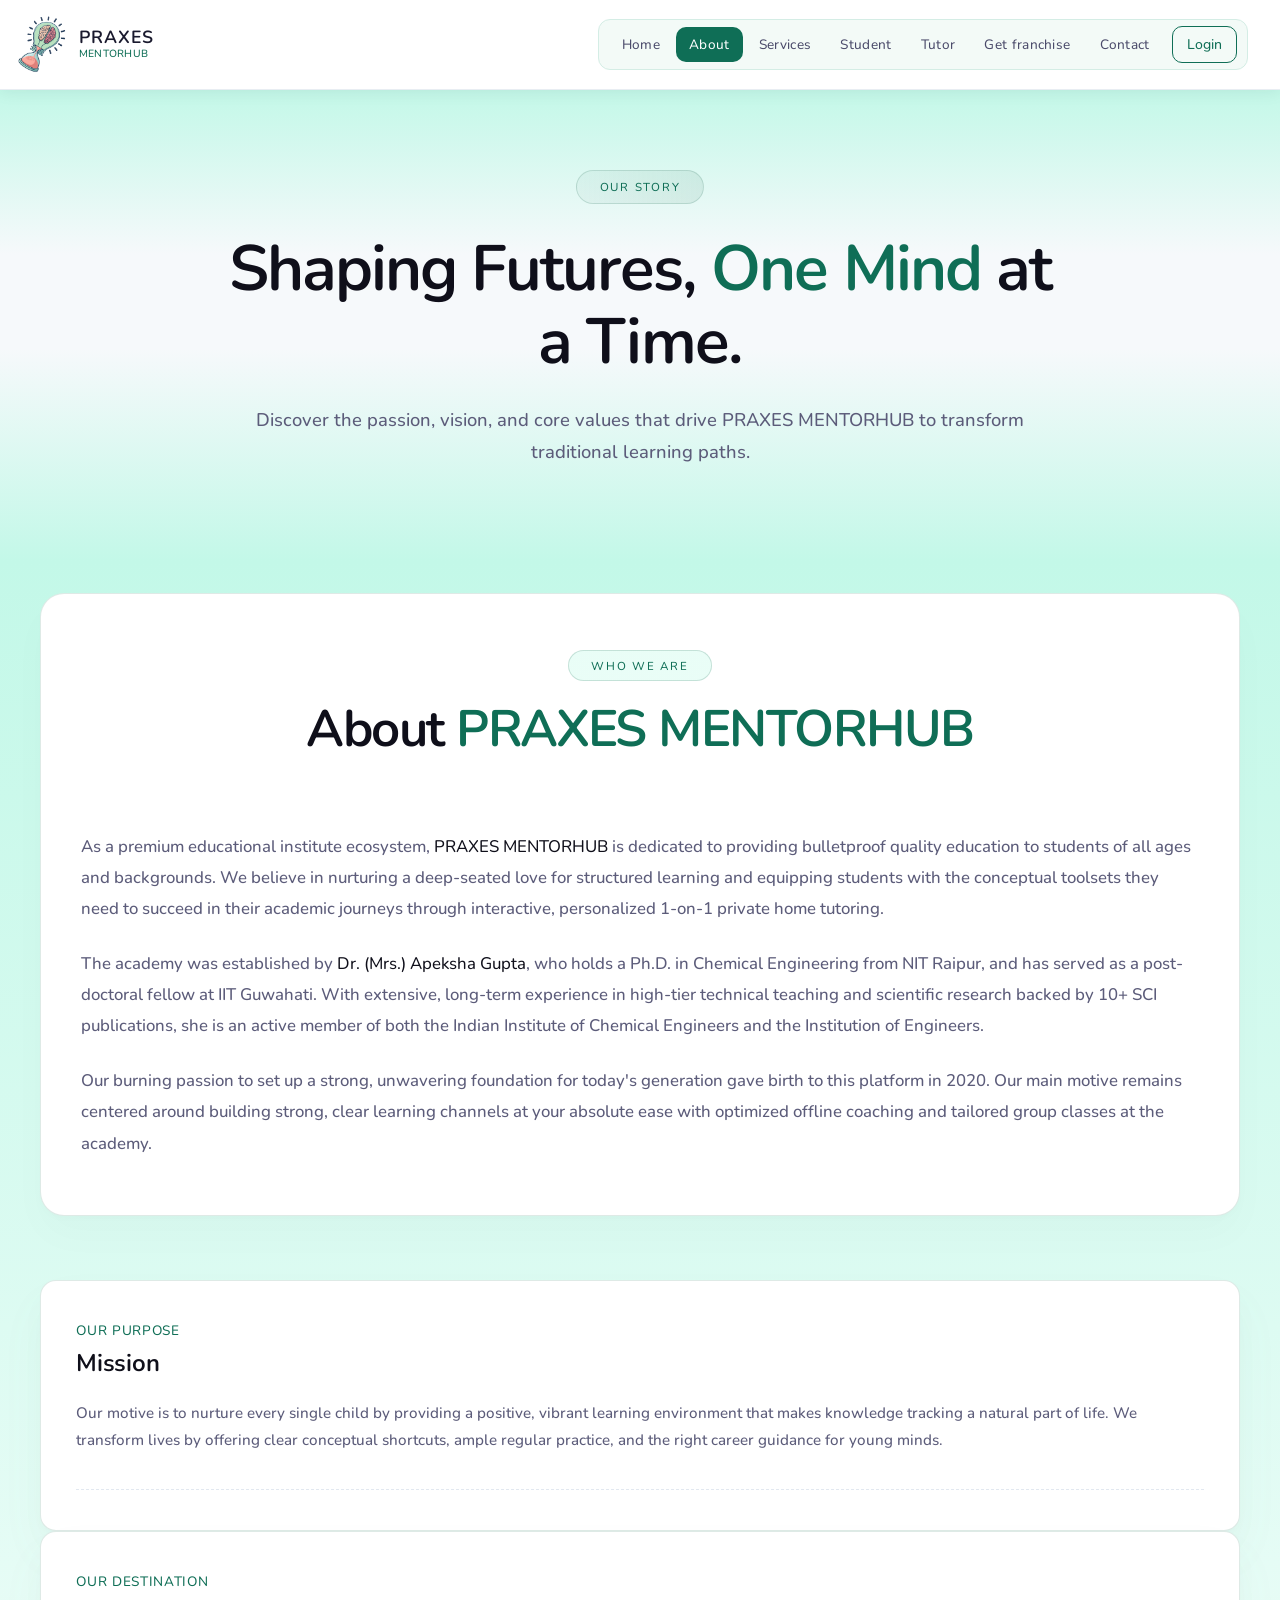
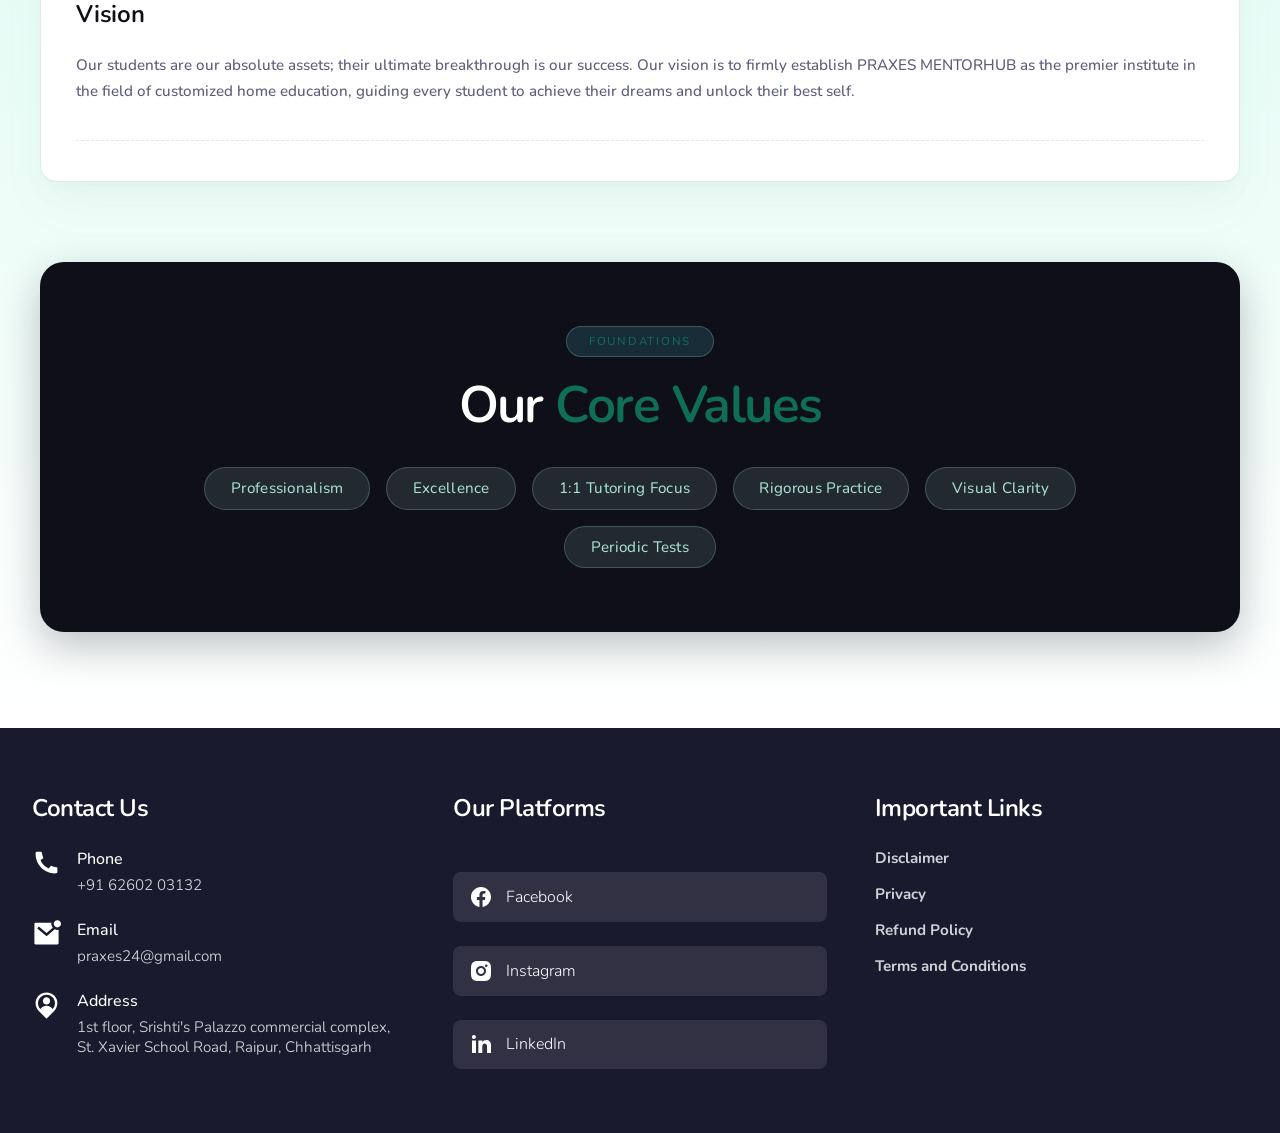
==== commit c36a3c84: "removed guidace pool and added the mentorhub only instead" ====
--- a/about.html
+++ b/about.html
@@ -15,8 +15,8 @@
         <a href="index.html" id="logo">
             <img src="logo.png" alt="PRAXES MENTORHUB Logo">
             <div class="logo-name">
-                <h3>PRAXES MENTORHUB</h3>
-                <h5>GUIDANCE POOL</h5>
+                <h3>PRAXES</h3>
+                <h5>MENTORHUB</h5>
             </div>
         </a>
 
--- a/navbar.css
+++ b/navbar.css
@@ -172,7 +172,7 @@
 
 @media (max-width: 1024px) {
     #header #logo .logo-name {
-        margin-left: -0.5rem;
+        margin-left: -0.2rem;
     }
 
     #header #logo img {
